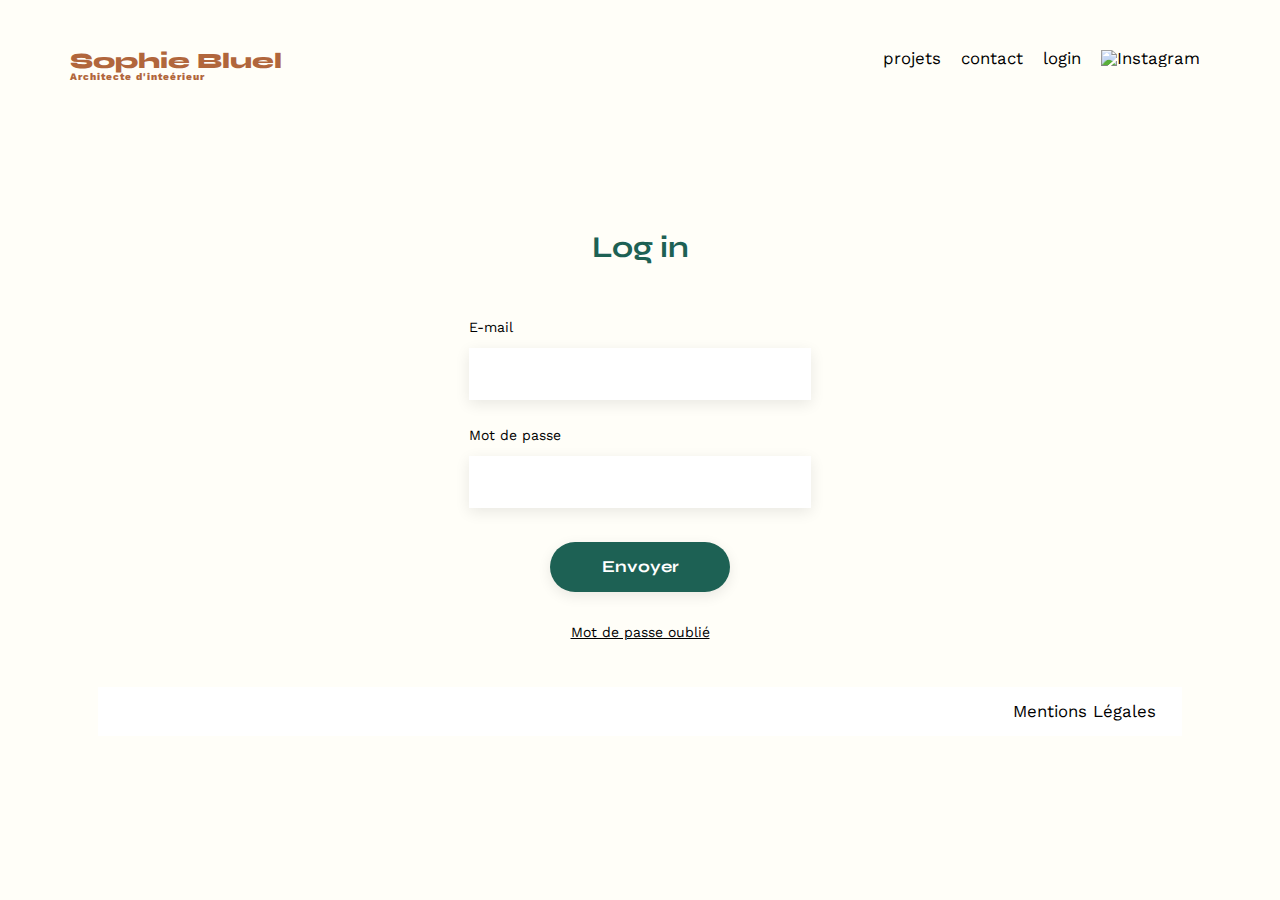
==== FrontEnd/login.html @ 2f787d85 "ajout page de contact" ====
<!DOCTYPE html>
<html lang="fr">
<head>
	<meta charset="UTF-8">
	<title>Sophie Bluel - Architecte d'intérieur</title>
	<meta name="viewport" content="width=device-width, initial-scale=1.0">
	<link rel="preconnect" href="https://fonts.googleapis.com">
	<link rel="preconnect" href="https://fonts.gstatic.com" crossorigin>
	<link href="https://fonts.googleapis.com/css2?family=Syne:wght@700;800&family=Work+Sans&display=swap" rel="stylesheet">
	<meta name="description" content="">
	<link rel="stylesheet" href="./assets/style.css">
</head>
<body>
<header>
	<h1>Sophie Bluel <span>Architecte d'inteérieur</span></h1>
	<nav>
		<ul>
            <li><a href="index.html">projets</a></li>
			<li><a href="#">contact</a></li>
			<li><a href="login.html">login</a></li>
			<li><a href="#"><img src="./assets/icons/instagram.png" alt="Instagram"></a></li>
		</ul>
	</nav>
</header>
<main>
	<section id="login">
        <h2>Log in</h2>
        <form action="#" method="post">
            <label for="">E-mail</label>
            <input type="email">
            <label for="">Mot de passe</label>
            <input type="text">
            <input type="submit" value="Envoyer">
            <a href="#">Mot de passe oublié</a>

        </form>
    </section>

</main>

<footer>
	<nav>
		<ul>
			<li>Mentions Légales</li>
		</ul>
	</nav>
</footer>
<script src="works.js"></script>
</body>
</html>
---- FrontEnd/assets/style.css ----
/* http://meyerweb.com/eric/tools/css/reset/
   v2.0 | 20110126
   License: none (public domain)
*/

html, body, div, span, applet, object, iframe,
h1, h2, h3, h4, h5, h6, p, blockquote, pre,
a, abbr, acronym, address, big, cite, code,
del, dfn, em, img, ins, kbd, q, s, samp,
small, strike, strong, sub, sup, tt, var,
b, u, i, center,
dl, dt, dd, ol, ul, li,
fieldset, form, label, legend,
table, caption, tbody, tfoot, thead, tr, th, td,
article, aside, canvas, details, embed,
figure, figcaption, footer, header, hgroup,
menu, nav, output, ruby, section, summary,
time, mark, audio, video {
	margin: 0;
	padding: 0;
	border: 0;
	font-size: 100%;
	font: inherit;
	vertical-align: baseline;
}
/* HTML5 display-role reset for older browsers */
article, aside, details, figcaption, figure,
footer, header, hgroup, menu, nav, section {
	display: block;
}
body {
	line-height: 1;
}
ol, ul {
	list-style: none;
}
blockquote, q {
	quotes: none;
}
blockquote:before, blockquote:after,
q:before, q:after {
	content: '';
	content: none;
}
table {
	border-collapse: collapse;
	border-spacing: 0;
}
/** end reset css**/
body {
	max-width: 1140px;
	margin:auto;
	font-family: 'Work Sans' ;
	font-size: 14px;
	background-color: #FFFEF8;
}
header {
	display: flex;
	justify-content: space-between;
	margin: 50px 0
}
section {
	margin: 50px 0
}
a {
	text-decoration: none;
	color: #000;
}
h1{
	display: flex;
	flex-direction: column;
	font-family: 'Syne';
	font-size: 22px;
	font-weight: 800;
	color: #B1663C
}

h1 > span {
	font-family: 'Work Sans';
	font-size:10px;
	letter-spacing: 0.1em;
;
}

h2{
	font-family: 'Syne';
	font-weight: 700;
	font-size: 30px;
	color: #1D6154
}
nav ul {
	display: flex;
	align-items: center;
	list-style-type: none;

}
nav li {
	padding: 0 10px;
	font-size: 1.2em;
}

li:hover, li a:hover {
	color: #B1663C;
}
#introduction {
	display: flex;
	align-items: center;
}
#introduction figure {
	flex: 1
}
#introduction img {
	display: block;
	margin: auto;
	width: 80%;
}

#introduction article {
	flex: 1
}
#introduction h2 {
	margin-bottom: 1em;
}

#introduction p {
	margin-bottom: 0.5em;
}
#portfolio h2 {
	text-align: center;
	margin-bottom: 1em;
}
.gallery {
	width: 100%;
	display: grid;
	grid-template-columns: 1fr 1fr 1fr;
	grid-column-gap: 20px;
	grid-row-gap: 20px;
}

.gallery img {
	width: 100%;

}
#contact {
	width: 50%;
	margin: auto;
}
#contact > * {
	text-align: center;

}
#contact h2{
	margin-bottom: 20px;
}
#contact form, #login form {
	text-align: left;
	margin-top:30px;
	display: flex;
	flex-direction: column;
}

#contact input, #login input {
	height: 50px;
	font-size: 1.2em;
	border: none;
	box-shadow: 0px 4px 14px rgba(0, 0, 0, 0.09);
	outline: none;
}
#contact label, #login label {
	margin: 2em 0 1em 0;
}
#contact textarea {
	border: none;
	box-shadow: 0px 4px 14px rgba(0, 0, 0, 0.09);
	outline: none;
}

input[type="submit"]{
	font-family: 'Syne';
	font-weight: 700;
	color: white;
	background-color: #1D6154;
	margin : 2em auto ;
	width: 180px;
	text-align: center;
	border-radius: 60px ;
	cursor: pointer;
}

footer {
	width: 100%;
	


}
footer nav ul {
	display: flex;
	justify-content: flex-end;
	margin: 2em;
	background-color: #fff;
	padding: 1rem;
	
}

#login{
	width: 30%;
	margin: auto;
}

#login h2 {
	text-align: center;
	margin-top: 150px;
	
}

#login a {
	text-decoration: underline;
	text-align: center;
	margin-bottom: 20px;
}
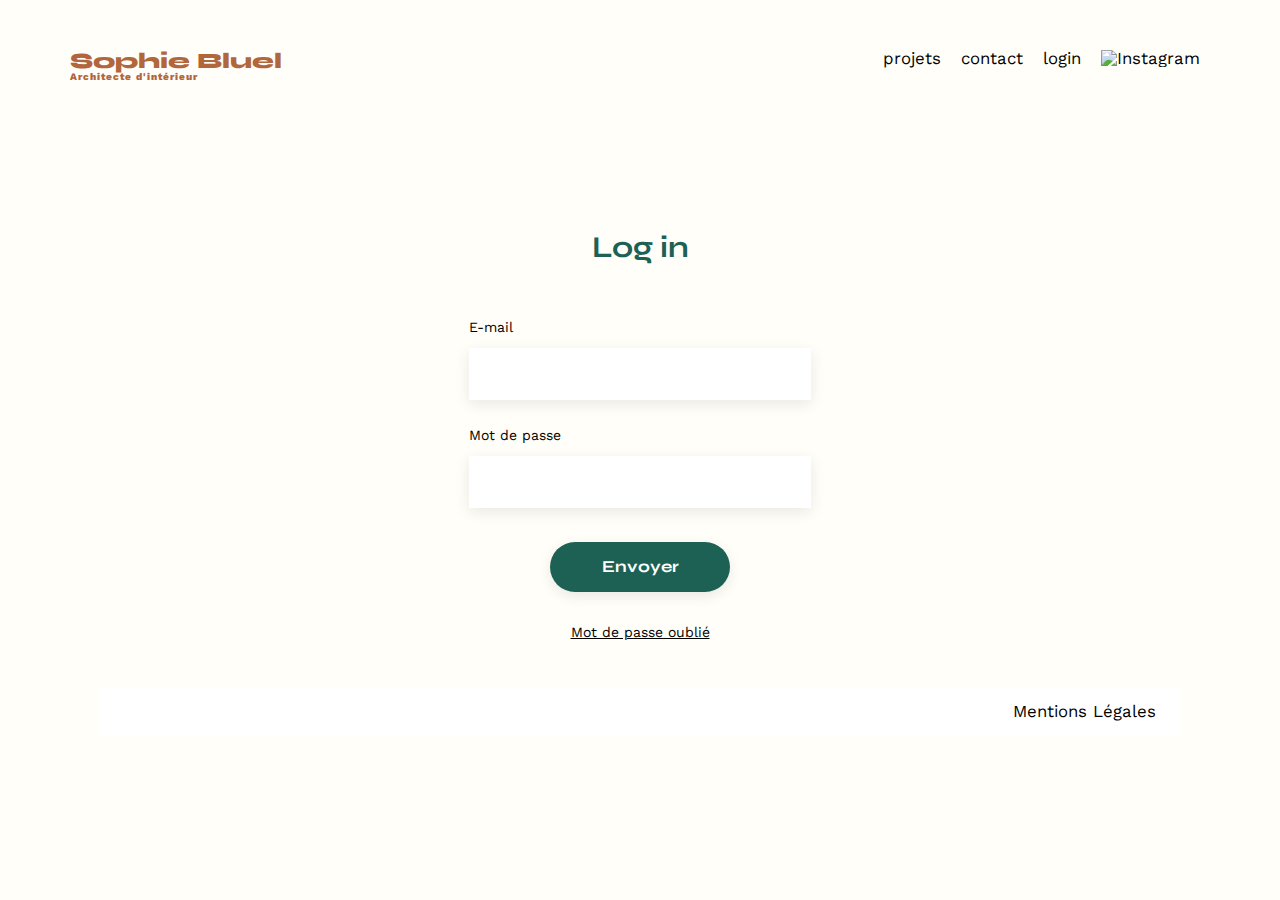
==== commit f53588f0: "filtres fonctionnels" ====
--- a/FrontEnd/login.html
+++ b/FrontEnd/login.html
@@ -12,7 +12,7 @@
 </head>
 <body>
 <header>
-	<h1>Sophie Bluel <span>Architecte d'inteérieur</span></h1>
+	<h1>Sophie Bluel <span>Architecte d'intérieur</span></h1>
 	<nav>
 		<ul>
             <li><a href="index.html">projets</a></li>
--- a/FrontEnd/assets/style.css
+++ b/FrontEnd/assets/style.css
@@ -129,6 +129,29 @@
 	text-align: center;
 	margin-bottom: 1em;
 }
+.filtres {
+	display: flex;
+	justify-content: center;
+	margin-bottom: 2rem;
+	margin-top: 3rem;
+}
+.btn {
+	padding: 0.5rem;
+	border-radius: 20px;
+	margin-right: 1rem;
+	min-width: 105px;
+	border: 2px solid #1D6154;
+	color: #1D6154;
+	font-weight: 600;
+	background-color: #FFFEF8;
+	cursor: pointer;
+}
+
+#btn_tous {
+	background-color: #1D6154;
+	color: #fff;
+}
+
 .gallery {
 	width: 100%;
 	display: grid;
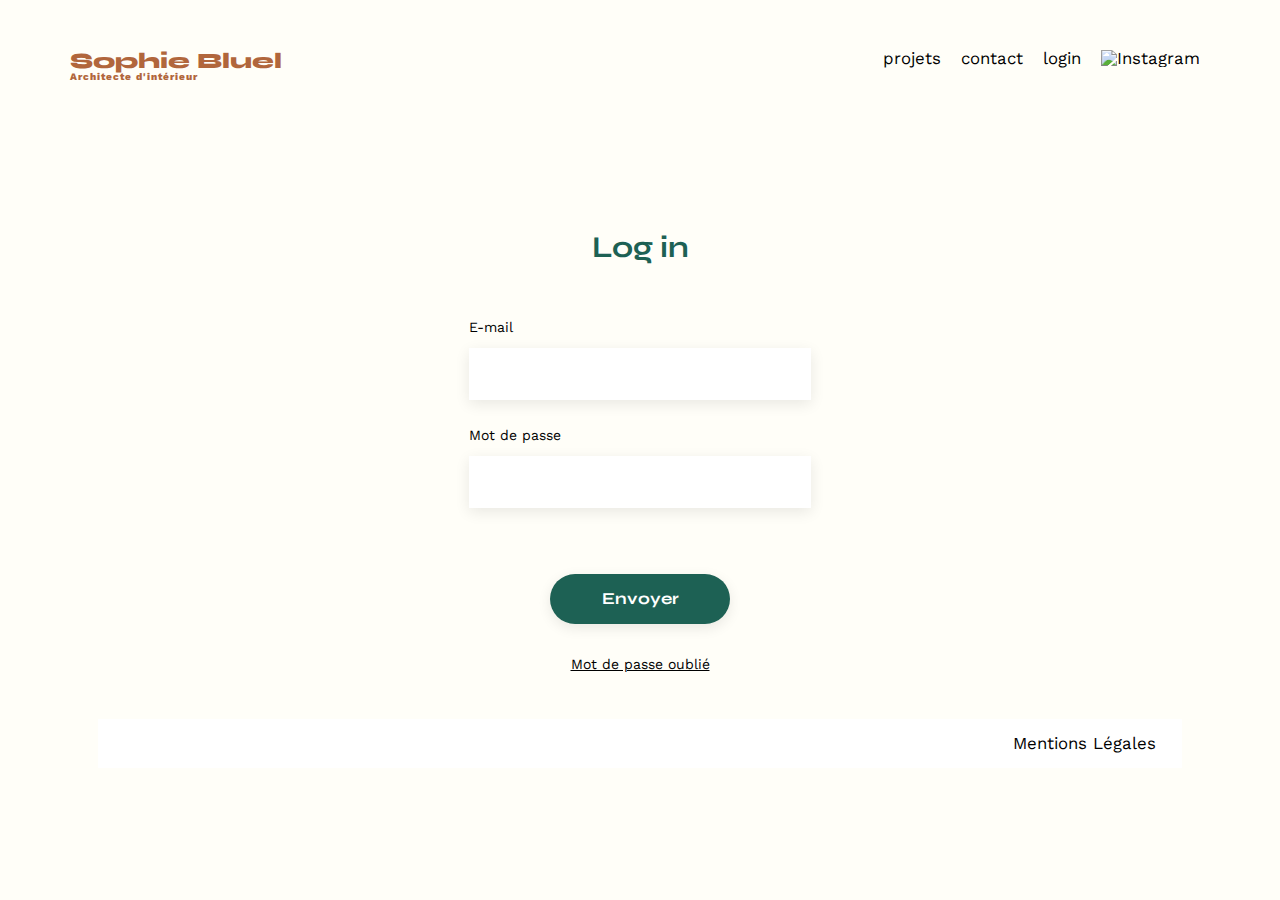
==== commit 1b54e42d: "ajout msg erreur connexion + classement dossier js" ====
--- a/FrontEnd/login.html
+++ b/FrontEnd/login.html
@@ -25,11 +25,14 @@
 <main>
 	<section id="login">
         <h2>Log in</h2>
-        <form action="#" method="post">
-            <label for="">E-mail</label>
-            <input type="email">
-            <label for="">Mot de passe</label>
-            <input type="text">
+        <form action="#" method="POST" class="authentification">
+            <label for="email">E-mail</label>
+            <input type="email" name="email" id="email">
+            <label for="password">Mot de passe</label>
+            <input type="text" name ="password" id="password">
+		<div class="error_msg_container">
+				<p class="error_message_login"></p>
+		</div>
             <input type="submit" value="Envoyer">
             <a href="#">Mot de passe oublié</a>
 
@@ -45,6 +48,6 @@
 		</ul>
 	</nav>
 </footer>
-<script src="works.js"></script>
+<script src="scripts/login.js"></script>
 </body>
 </html>
--- a/FrontEnd/assets/style.css
+++ b/FrontEnd/assets/style.css
@@ -146,11 +146,11 @@
 	background-color: #FFFEF8;
 	cursor: pointer;
 }
-
-#btn_tous {
+.active_btn{
 	background-color: #1D6154;
 	color: #fff;
 }
+
 
 .gallery {
 	width: 100%;
@@ -242,4 +242,32 @@
 	margin-bottom: 20px;
 }
 
-
+#password {
+	margin-bottom: 1rem;
+}
+.error_msg_container{
+	height: 1rem;
+}
+#login .connection_error {
+	box-shadow: 0px 0px 10px 5px rgb(218, 16, 16);
+	animation: shake 0.8s 1;
+}
+@keyframes shake {
+
+	from, to {
+		transform: translate3d(0, 0, 0);
+	  }
+	
+	  10%, 30%, 50%, 70%, 90% {
+		transform: translate3d(-10px, 0, 0);
+	  }
+	
+	  20%, 40%, 60%, 80% {
+		transform: translate3d(10px, 0, 0);
+	  }
+	}
+	.error_message_login {
+		text-align: center;
+		color: rgb(218, 16, 16)
+	}
+
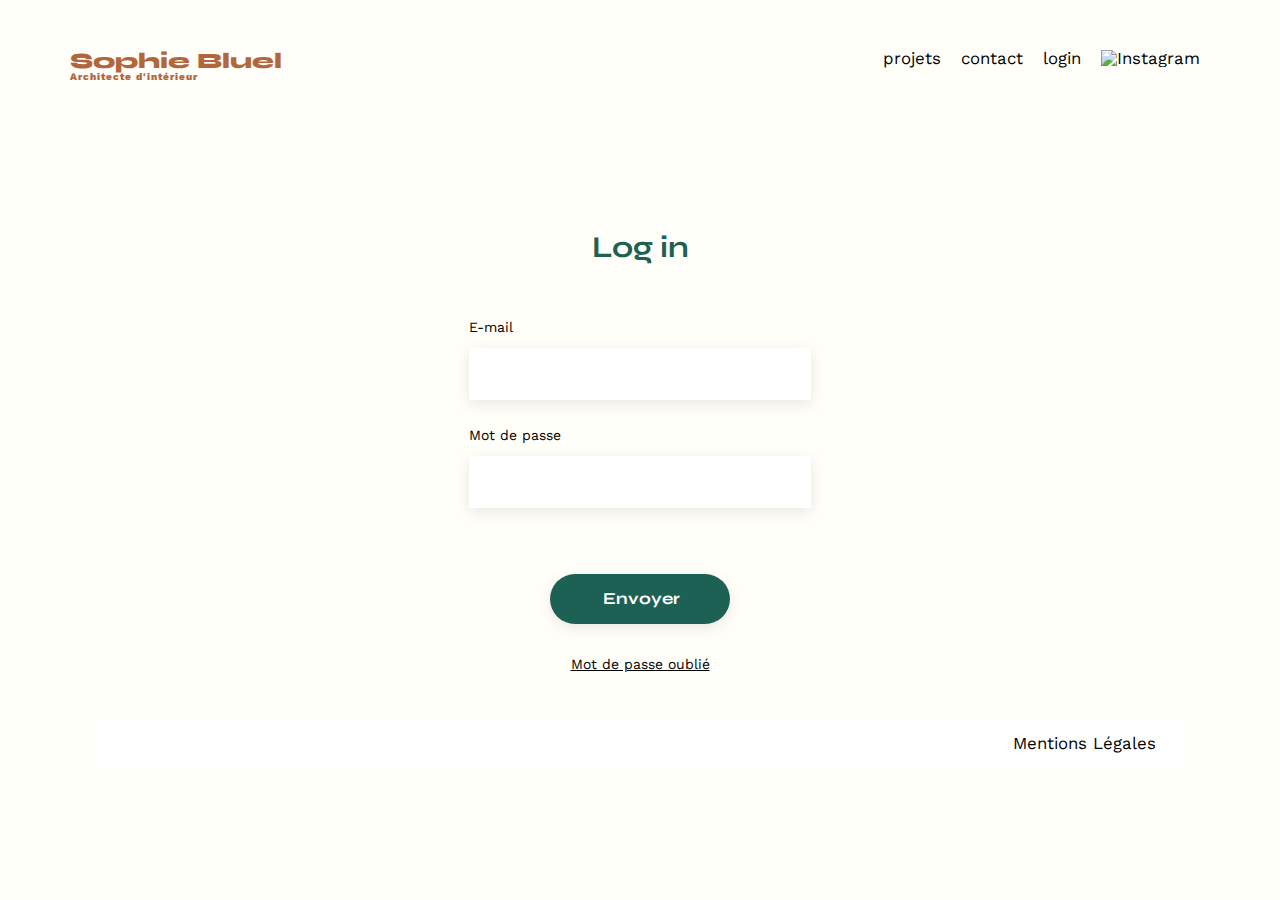
==== commit 78db6d65: "reset de la modale 2 à la fermeture" ====
--- a/FrontEnd/login.html
+++ b/FrontEnd/login.html
@@ -8,7 +8,7 @@
 	<link rel="preconnect" href="https://fonts.gstatic.com" crossorigin>
 	<link href="https://fonts.googleapis.com/css2?family=Syne:wght@700;800&family=Work+Sans&display=swap" rel="stylesheet">
 	<meta name="description" content="">
-	<link rel="stylesheet" href="./assets/style.css">
+	<link rel="stylesheet" href="./assets/styles/style.css">
 </head>
 <body>
 <header>
@@ -29,7 +29,7 @@
             <label for="email">E-mail</label>
             <input type="email" name="email" id="email">
             <label for="password">Mot de passe</label>
-            <input type="text" name ="password" id="password">
+            <input type="password" name ="password" id="password">
 		<div class="error_msg_container">
 				<p class="error_message_login"></p>
 		</div>
--- a/FrontEnd/assets/styles/style.css
+++ b/FrontEnd/assets/styles/style.css
@@ -0,0 +1,334 @@
+/* http://meyerweb.com/eric/tools/css/reset/
+   v2.0 | 20110126
+   License: none (public domain)
+*/
+
+html, body, div, span, applet, object, iframe,
+h1, h2, h3, h4, h5, h6, p, blockquote, pre,
+a, abbr, acronym, address, big, cite, code,
+del, dfn, em, img, ins, kbd, q, s, samp,
+small, strike, strong, sub, sup, tt, var,
+b, u, i, center,
+dl, dt, dd, ol, ul, li,
+fieldset, form, label, legend,
+table, caption, tbody, tfoot, thead, tr, th, td,
+article, aside, canvas, details, embed,
+figure, figcaption, footer, header, hgroup,
+menu, nav, output, ruby, section, summary,
+time, mark, audio, video {
+	margin: 0;
+	padding: 0;
+	border: 0;
+	font-size: 100%;
+	font: inherit;
+	vertical-align: baseline;
+}
+/* HTML5 display-role reset for older browsers */
+article, aside, details, figcaption, figure,
+footer, header, hgroup, menu, nav, section {
+	display: block;
+}
+body {
+	line-height: 1;
+}
+ol, ul {
+	list-style: none;
+}
+blockquote, q {
+	quotes: none;
+}
+blockquote:before, blockquote:after,
+q:before, q:after {
+	content: '';
+	content: none;
+}
+table {
+	border-collapse: collapse;
+	border-spacing: 0;
+}
+/** end reset css**/
+input, select {
+	padding-left: 0.5rem;
+	
+}
+
+body {
+	max-width: 1140px;
+	margin:auto;
+	font-family: 'Work Sans' ;
+	font-size: 14px;
+	background-color: #FFFEF8;
+}
+header {
+	display: flex;
+	justify-content: space-between;
+	margin: 50px 0
+}
+section {
+	margin: 50px 0
+}
+a {
+	text-decoration: none;
+	color: #000;
+}
+h1{
+	display: flex;
+	flex-direction: column;
+	font-family: 'Syne';
+	font-size: 22px;
+	font-weight: 800;
+	color: #B1663C
+}
+
+h1 > span {
+	font-family: 'Work Sans';
+	font-size:10px;
+	letter-spacing: 0.1em;
+;
+}
+
+h2{
+	font-family: 'Syne';
+	font-weight: 700;
+	font-size: 30px;
+	color: #1D6154
+}
+nav ul {
+	display: flex;
+	align-items: center;
+	list-style-type: none;
+
+}
+nav li {
+	padding: 0 10px;
+	font-size: 1.2em;
+}
+
+li:hover, li a:hover {
+	color: #B1663C;
+}
+#introduction {
+	display: flex;
+	align-items: center;
+}
+#introduction figure {
+	flex: 1
+}
+#introduction img {
+	display: block;
+	margin: auto;
+	width: 80%;
+}
+
+#introduction article {
+	flex: 1
+}
+#introduction h2 {
+	margin-bottom: 1em;
+}
+
+#introduction p {
+	margin-bottom: 0.5em;
+}
+#portfolio h2 {
+	text-align: center;
+	margin-right: 2.5rem;
+	
+}
+.filtres {
+	display: flex;
+	justify-content: center;
+	margin-bottom: 2rem;
+	
+}
+.btn {
+	padding: 0.5rem;
+	border-radius: 20px;
+	margin-right: 1rem;
+	min-width: 105px;
+	border: 2px solid #1D6154;
+	color: #1D6154;
+	font-weight: 600;
+	background-color: #FFFEF8;
+	cursor: pointer;
+}
+.active_btn{
+	background-color: #1D6154;
+	color: #fff;
+}
+
+
+.gallery {
+	width: 100%;
+	display: grid;
+	grid-template-columns: 1fr 1fr 1fr;
+	grid-column-gap: 20px;
+	grid-row-gap: 20px;
+}
+
+.gallery img {
+	width: 100%;
+
+}
+#contact {
+	width: 50%;
+	margin: auto;
+}
+#contact > * {
+	text-align: center;
+
+}
+#contact h2{
+	margin-bottom: 20px;
+}
+#contact form, #login form {
+	text-align: left;
+	margin-top:30px;
+	display: flex;
+	flex-direction: column;
+}
+
+#contact input, #login input {
+	height: 50px;
+	font-size: 1.2em;
+	border: none;
+	box-shadow: 0px 4px 14px rgba(0, 0, 0, 0.09);
+	outline: none;
+}
+#contact label, #login label {
+	margin: 2em 0 1em 0;
+}
+#contact textarea {
+	border: none;
+	box-shadow: 0px 4px 14px rgba(0, 0, 0, 0.09);
+	outline: none;
+}
+
+input[type="submit"]{
+	font-family: 'Syne';
+	font-weight: 700;
+	color: white;
+	background-color: #1D6154;
+	margin : 2em auto ;
+	width: 180px;
+	text-align: center;
+	border-radius: 60px ;
+	cursor: pointer;
+}
+
+footer {
+	width: 100%;
+	
+
+
+}
+footer nav ul {
+	display: flex;
+	justify-content: flex-end;
+	margin: 2em;
+	background-color: #fff;
+	padding: 1rem;
+	
+}
+/* style page login  */
+#login{
+	width: 30%;
+	margin: auto;
+}
+
+#login h2 {
+	text-align: center;
+	margin-top: 150px;
+	
+}
+
+#login a {
+	text-decoration: underline;
+	text-align: center;
+	margin-bottom: 20px;
+}
+
+#password {
+	margin-bottom: 1rem;
+}
+.error_msg_container{
+	height: 1rem;
+}
+#login .connection_error {
+	box-shadow: 0px 0px 10px 5px rgb(218, 16, 16);
+	animation: shake 0.8s 1;
+}
+
+/* animation mauvais mdp  */
+@keyframes shake {
+
+	from, to {
+		transform: translate3d(0, 0, 0);
+	  }
+	
+	  10%, 30%, 50%, 70%, 90% {
+		transform: translate3d(-10px, 0, 0);
+	  }
+	
+	  20%, 40%, 60%, 80% {
+		transform: translate3d(10px, 0, 0);
+	  }
+	}
+	.error_message_login {
+		text-align: center;
+		color: rgb(218, 16, 16)
+	}
+
+/* style page accueil mode édition   */
+
+.banner {
+	display: none;
+	justify-content: center;
+	align-items: center;
+	background-color: #000;
+	color: white;
+	height: 3rem;
+}
+.banner > * {
+	margin-left: 1rem;
+}
+
+.banner button {
+	background-color: #fff;
+	border-radius: 15px;
+	padding: 0.5rem;
+	width: 200px;
+	border: none;
+	font-weight: bold;
+}
+
+.modify_avatar {
+	display: flex;
+	margin-left: 55px;
+	margin-top: 1rem;
+	cursor: pointer;
+
+}
+.modify_bio {
+	margin-bottom: 1rem;
+}
+.modify_avatar a, .modify_project a, .modify_bio a {
+	margin-left: 0.5rem;
+}
+
+.project {
+	display: flex;
+	justify-content: center;
+	align-items: center;
+	margin-bottom: 3rem;
+}
+
+.modify_project, .modify_bio {
+	display: flex;
+	cursor: pointer;
+}
+
+
+.login_logout {
+	cursor: pointer;
+}
